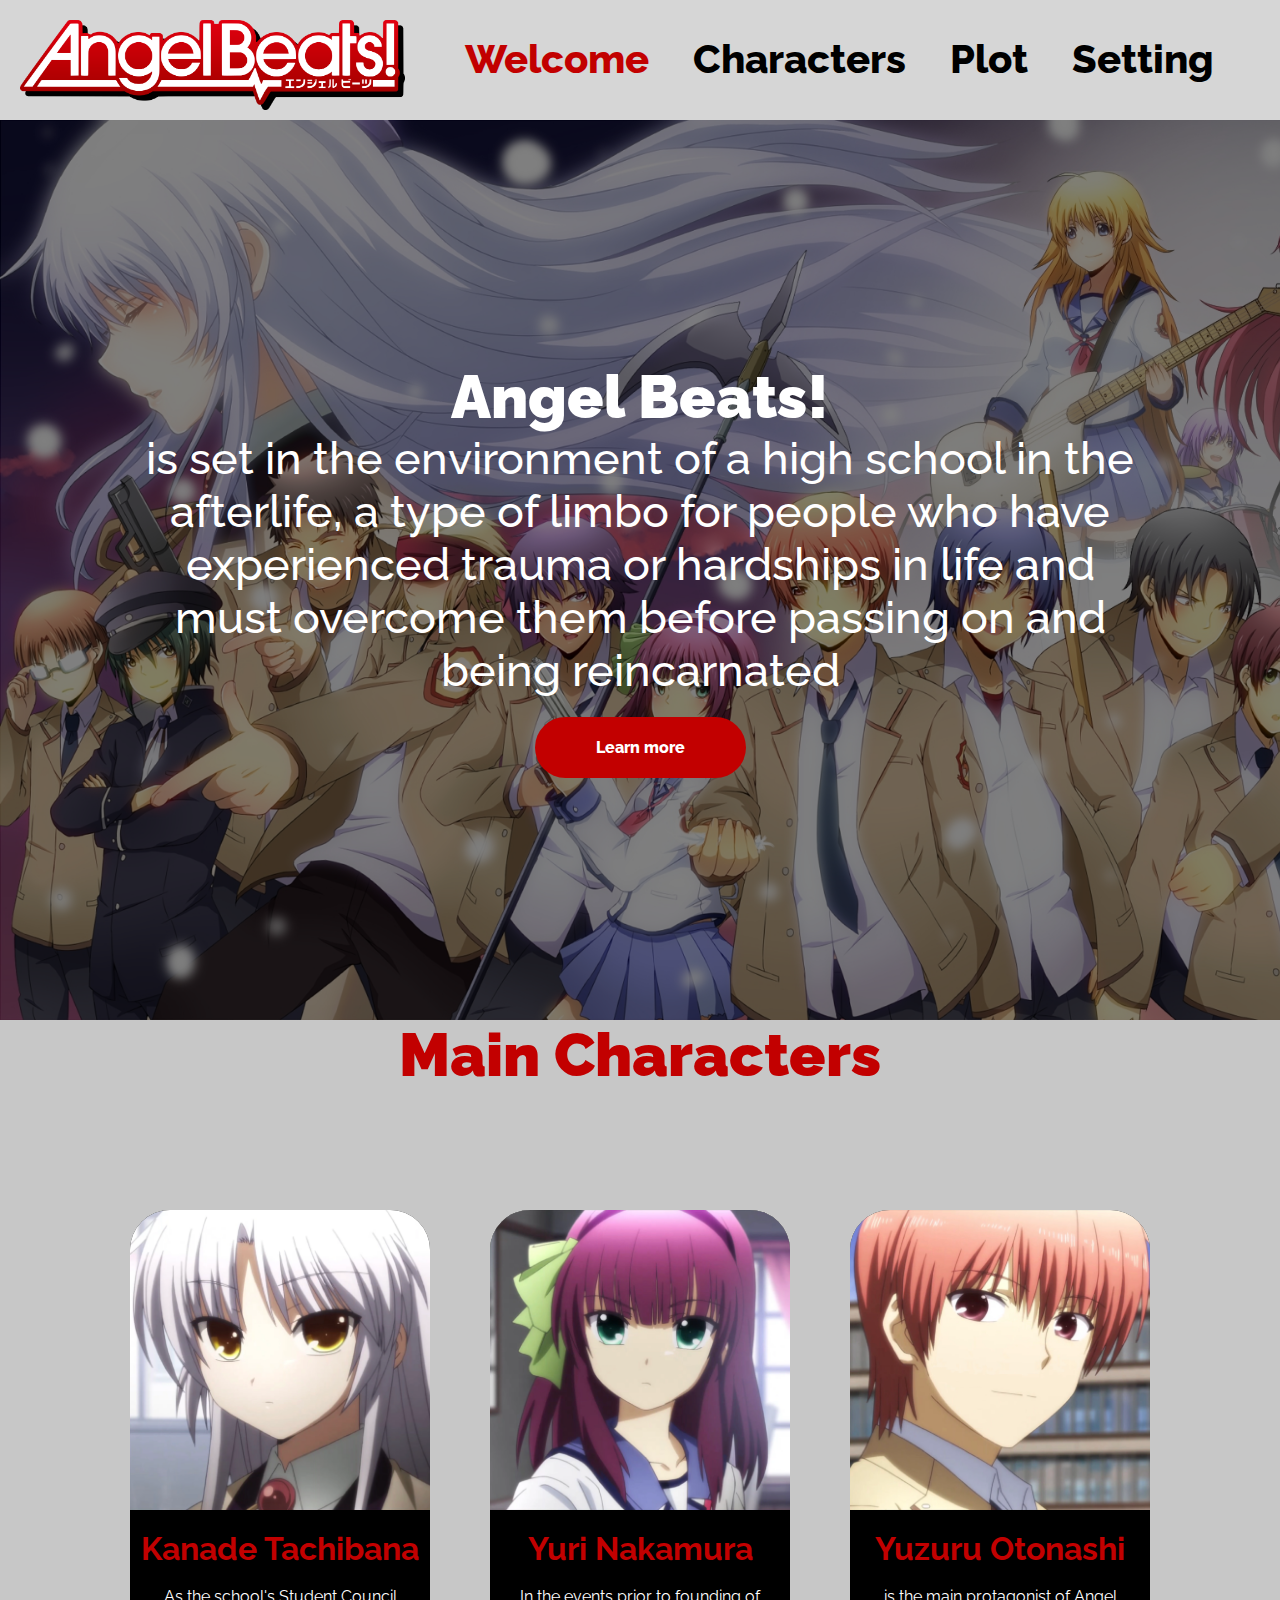
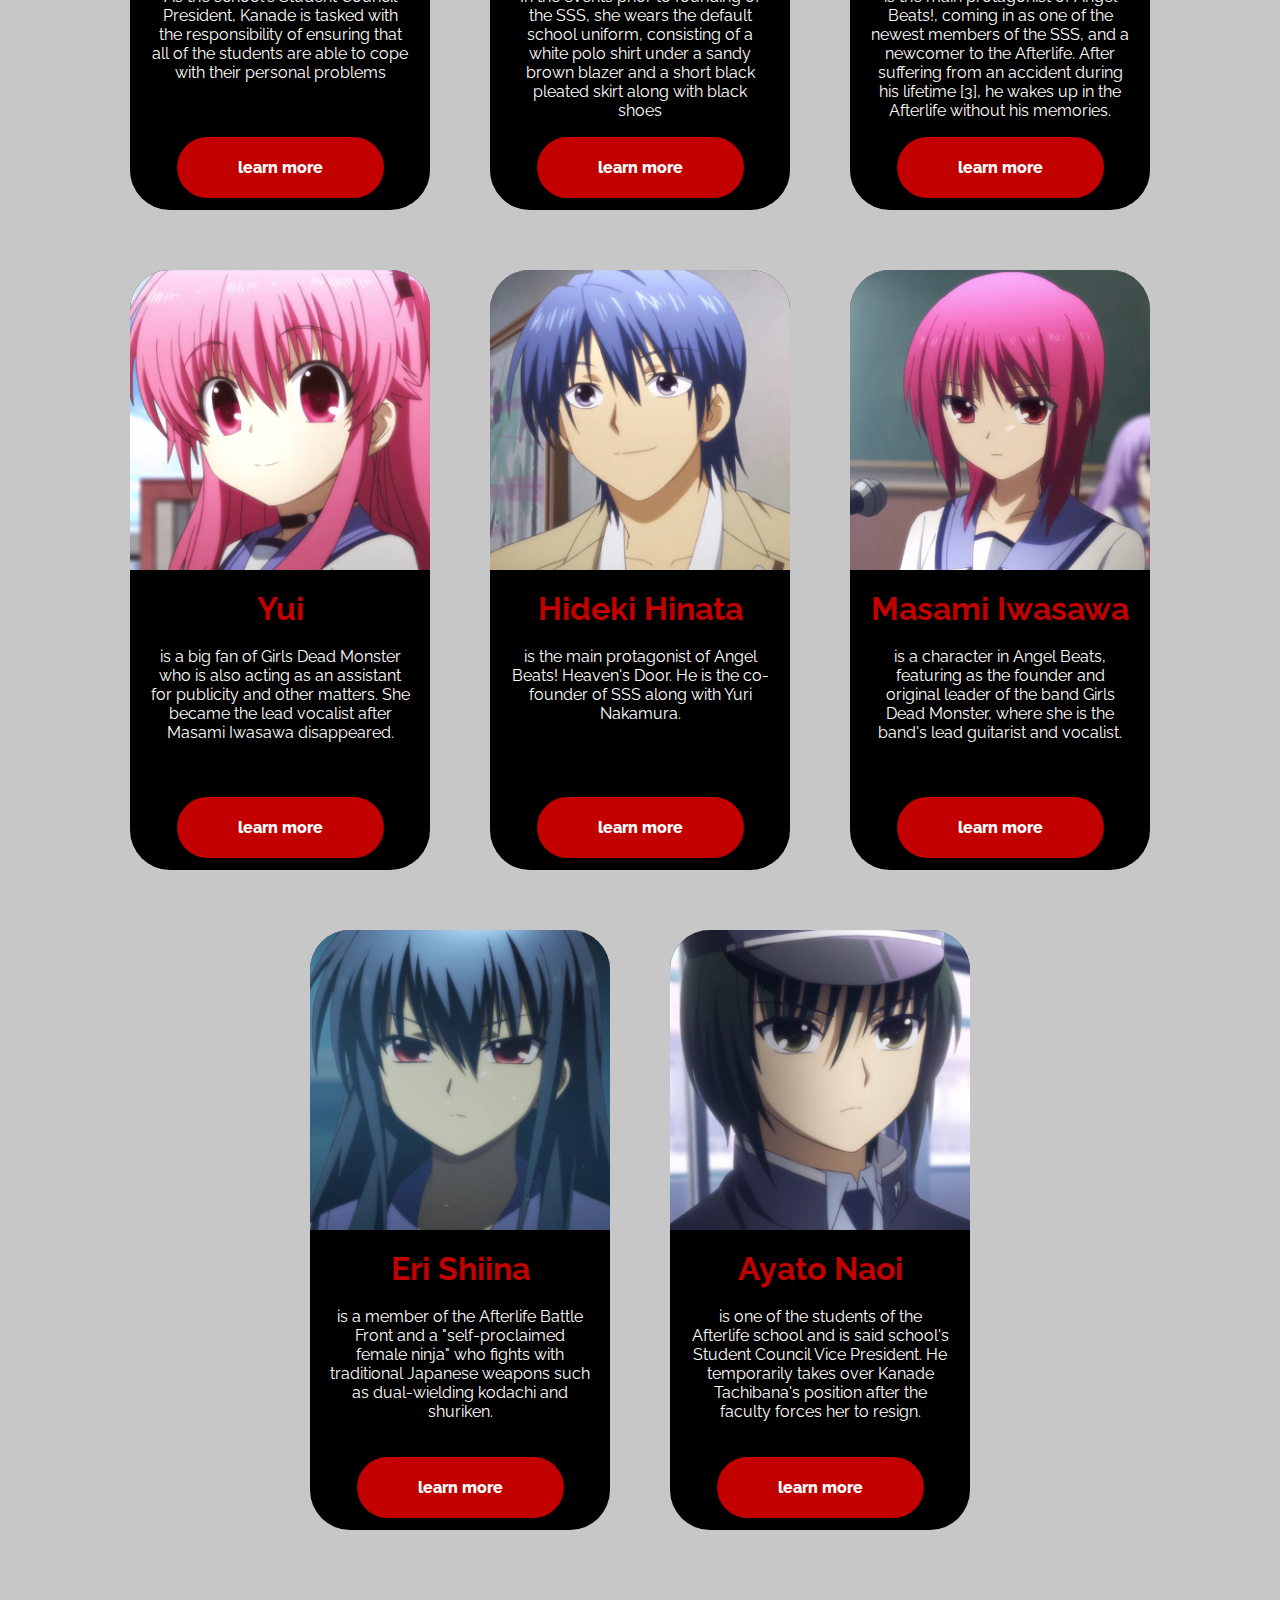
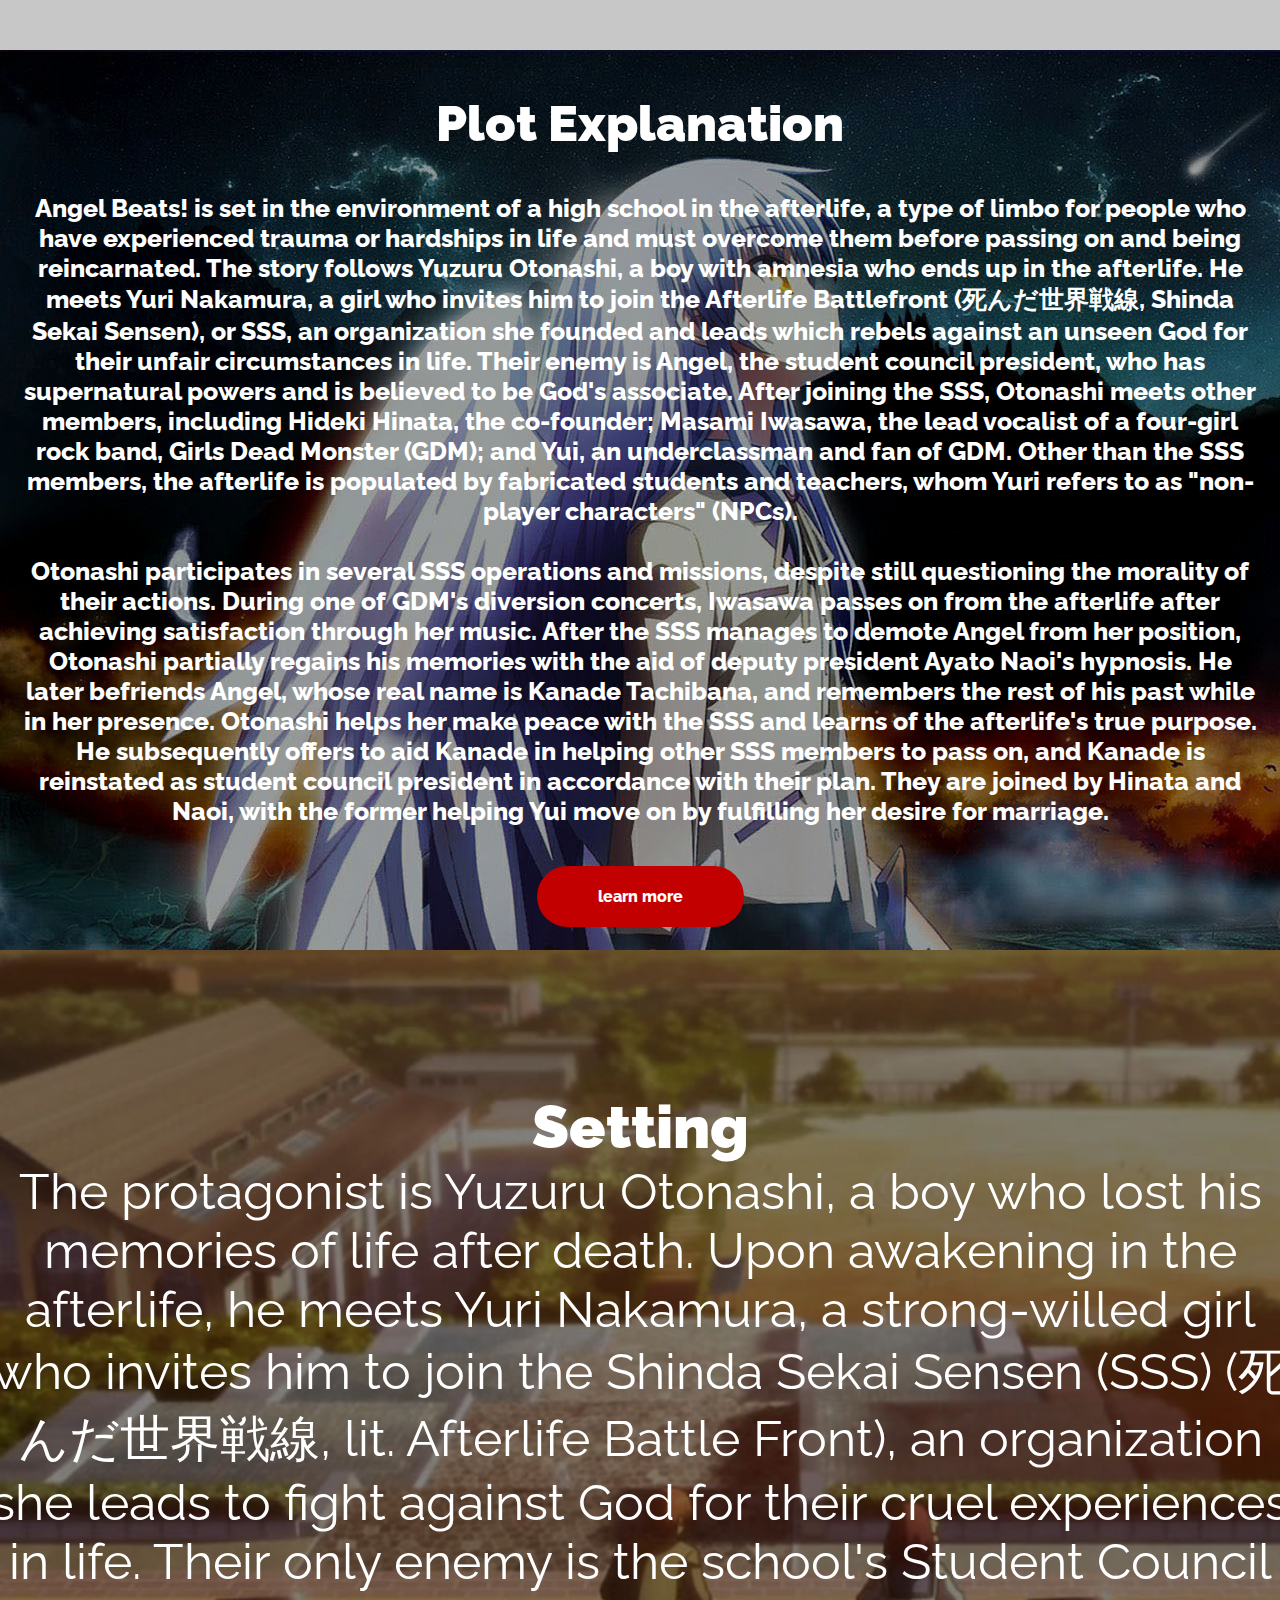
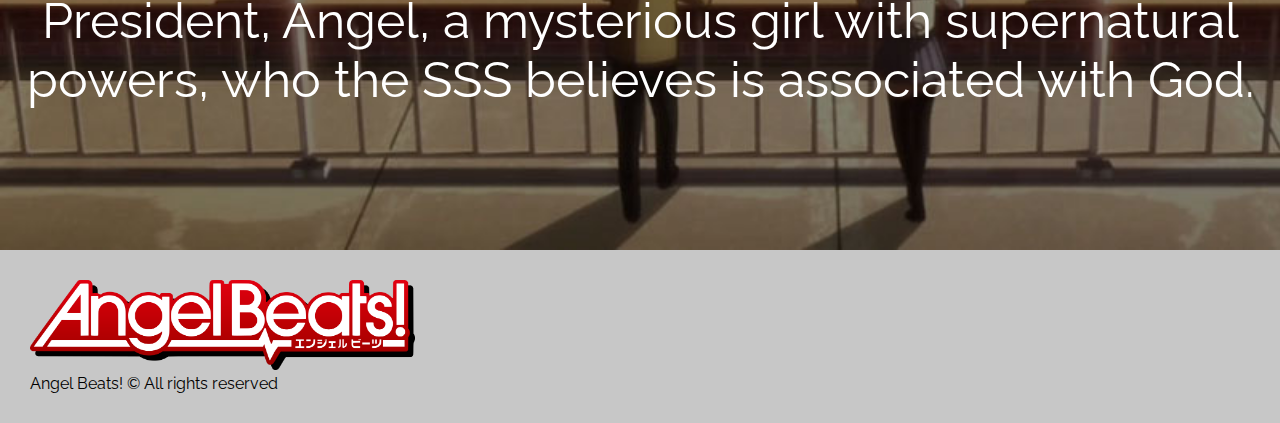
==== index.html @ 86d4af98 "first commit" ====
<!DOCTYPE html>
<html lang="en">
<head>
    <meta charset="UTF-8">
    <meta name="viewport" content="width=device-width, initial-scale=1.0">
    <title>Angel Beats!</title>
    <link rel="stylesheet" href="./styles.css">
</head>
<body>
    
    <header class="header">

        <div class="header_container">

            <div class="header_logo">
                <img src="./img/Angel_Beats_logo.png" alt="" class="hd_logo_img">
            </div>

            <nav class="header_nav">
                <a href="#welcome" class="header_btn-active" id="highlighted">Welcome</a>
                <a href="#characters" class="header_btn">Characters</a>
                <a href="#plot" class="header_btn">Plot</a>
                <a href="#setting" class="header_btn">Setting</a>
            </nav>

        </div>

    </header>

    <section class="welcome" id="welcome">

        <div class="welcome_container">
            
            <div class="welcome_text">
                <h2>Angel Beats!</h2>
                <p>is set in the environment of a high school in the afterlife, a type of limbo for people who have experienced trauma or hardships in life and must overcome them before passing on and being reincarnated</p>

                <a href="https://angelbeats.fandom.com/wiki/Angel_Beats!" class="btn">
                    Learn more
                </a>
            </div>

        </div>

    </section>

    <section class="characters" id="characters">

        <h2 class="topich2" id="highlighted">Main Characters</h2>

        <div class="char_cards">
            <div class="char_card">
                <div class="image_card">
                    <img src="./img/characters/Kanade_anime.jpg" alt="" class="card_img">
                </div>
                <div class="title_card">
                    <h1 class="name">Kanade Tachibana</h1>
                </div>
                <div class="paragraph_card">
                    <p>As the school's Student Council President, Kanade is tasked with the responsibility of ensuring that all of the students are able to cope with their personal problems</p>
                </div>
                <a href="https://angelbeats.fandom.com/wiki/Kanade_Tachibana" class="btn">learn more</a>
            </div>
            <div class="char_card">
                <div class="image_card">
                    <img src="./img/characters/Yuri_anime.jpg" alt="" class="card_img">
                </div>
                <div class="title_card">
                    <h1 class="name">Yuri Nakamura</h1>
                </div>
                <div class="paragraph_card">
                    <p>In the events prior to founding of the SSS, she wears the default school uniform, consisting of a white polo shirt under a sandy brown blazer and a short black pleated skirt along with black shoes</p>
                </div>
                <a href="https://angelbeats.fandom.com/wiki/Yuri_Nakamura" class="btn">learn more</a>
            </div>
            <div class="char_card">
                <div class="image_card">
                    <img src="./img/characters/Otonashi_anime.jpg" alt="" class="card_img">
                </div>
                <div class="title_card">
                    <h1 class="name">Yuzuru Otonashi</h1>
                </div>
                <div class="paragraph_card">
                    <p>is the main protagonist of Angel Beats!, coming in as one of the newest members of the SSS, and a newcomer to the Afterlife. After suffering from an accident during his lifetime [3], he wakes up in the Afterlife without his memories.</p>
                </div>
                <a href="https://angelbeats.fandom.com/wiki/Yuzuru_Otonashi" class="btn">learn more</a>
            </div>
            <div class="char_card">
                <div class="image_card">
                    <img src="./img/characters/Yui_anime.jpg" alt="" class="card_img">
                </div>
                <div class="title_card">
                    <h1 class="name">Yui</h1>
                </div>
                <div class="paragraph_card">
                    <p>is a big fan of Girls Dead Monster who is also acting as an assistant for publicity and other matters. She became the lead vocalist after Masami Iwasawa disappeared.</p>
                </div>
                <a href="https://angelbeats.fandom.com/wiki/Yui" class="btn">learn more</a>
            </div>
            <div class="char_card">
                <div class="image_card">
                    <img src="./img/characters/Hinata_anime.jpg" alt="" class="card_img">
                </div>
                <div class="title_card">
                    <h1 class="name">Hideki Hinata</h1>
                </div>
                <div class="paragraph_card">
                    <p>is the main protagonist of Angel Beats! Heaven's Door. He is the co-founder of SSS along with Yuri Nakamura.</p>
                </div>
                <a href="https://angelbeats.fandom.com/wiki/Hideki_Hinata" class="btn">learn more</a>
            </div>
            <div class="char_card">
                <div class="image_card">
                    <img src="./img/characters/Iwasawa_anime.jpg" alt="" class="card_img">
                </div>
                <div class="title_card">
                    <h1 class="name">Masami Iwasawa</h1>
                </div>
                <div class="paragraph_card">
                    <p>is a character in Angel Beats, featuring as the founder and original leader of the band Girls Dead Monster, where she is the band's lead guitarist and vocalist.</p>
                </div>
                <a href="https://angelbeats.fandom.com/wiki/Masami_Iwasawa" class="btn">learn more</a>
            </div>
            <div class="char_card">
                <div class="image_card">
                    <img src="./img/characters/Shiina_anime.jpg" alt="" class="card_img">
                </div>
                <div class="title_card">
                    <h1 class="name">Eri Shiina</h1>
                </div>
                <div class="paragraph_card">
                    <p>is a member of the Afterlife Battle Front and a "self-proclaimed female ninja" who fights with traditional Japanese weapons such as dual-wielding kodachi and shuriken.</p>
                </div>
                <a href="https://angelbeats.fandom.com/wiki/Eri_Shiina" class="btn">learn more</a>
            </div>
            <div class="char_card">
                <div class="image_card">
                    <img src="./img/characters/Naoi_anime.jpg" alt="" class="card_img">
                </div>
                <div class="title_card">
                    <h1 class="name">Ayato Naoi</h1>
                </div>
                <div class="paragraph_card">
                    <p>is one of the students of the Afterlife school and is said school's Student Council Vice President. He temporarily takes over Kanade Tachibana's position after the faculty forces her to resign.</p>
                </div>
                <a href="https://angelbeats.fandom.com/wiki/Ayato_Naoi" class="btn">learn more</a>
            </div>
        </div>

    </section>

    <section class="plot" id="plot">

        <div class="plot_text">
            <h2>Plot Explanation</h2>
            <p>Angel Beats! is set in the environment of a high school in the afterlife, a type of limbo for people who have experienced trauma or hardships in life and must overcome them before passing on and being reincarnated. The story follows Yuzuru Otonashi, a boy with amnesia who ends up in the afterlife. He meets Yuri Nakamura, a girl who invites him to join the Afterlife Battlefront (死んだ世界戦線, Shinda Sekai Sensen), or SSS, an organization she founded and leads which rebels against an unseen God for their unfair circumstances in life. Their enemy is Angel, the student council president, who has supernatural powers and is believed to be God's associate. After joining the SSS, Otonashi meets other members, including Hideki Hinata, the co-founder; Masami Iwasawa, the lead vocalist of a four-girl rock band, Girls Dead Monster (GDM); and Yui, an underclassman and fan of GDM. Other than the SSS members, the afterlife is populated by fabricated students and teachers, whom Yuri refers to as "non-player characters" (NPCs).
                <br><br>
            Otonashi participates in several SSS operations and missions, despite still questioning the morality of their actions. During one of GDM's diversion concerts, Iwasawa passes on from the afterlife after achieving satisfaction through her music. After the SSS manages to demote Angel from her position, Otonashi partially regains his memories with the aid of deputy president Ayato Naoi's hypnosis. He later befriends Angel, whose real name is Kanade Tachibana, and remembers the rest of his past while in her presence. Otonashi helps her make peace with the SSS and learns of the afterlife's true purpose. He subsequently offers to aid Kanade in helping other SSS members to pass on, and Kanade is reinstated as student council president in accordance with their plan. They are joined by Hinata and Naoi, with the former helping Yui move on by fulfilling her desire for marriage.</p>

            <a href="https://en.wikipedia.org/wiki/Angel_Beats!" class="btn">learn more</a>
        </div>
        
    </section>

    <section class="setting" id="setting">

        <div class="setting_container">

            <div class="setting_text">
                <h2>Setting</h2>
                <p>The protagonist is Yuzuru Otonashi, a boy who lost his memories of life after death. Upon awakening in the afterlife, he meets Yuri Nakamura, a strong-willed girl who invites him to join the Shinda Sekai Sensen (SSS) (死んだ世界戦線, lit. Afterlife Battle Front), an organization she leads to fight against God for their cruel experiences in life. Their only enemy is the school's Student Council President, Angel, a mysterious girl with supernatural powers, who the SSS believes is associated with God.</p>
            </div>

        </div>

    </section>

    <footer class="footer">

        <div class="footer_left">
            <img src="./img/Angel_Beats_logo.png" alt="" class="hd_logo_img">
            <p>Angel Beats! © All rights reserved</p>
        </div>

    </footer>
</body>
</html>
---- styles.css ----
@import url('https://fonts.googleapis.com/css2?family=Raleway:wght@200&display=swap');

* {
    margin: 0;
    padding: 0;
    box-sizing: border-box;
}

body {
    font-family: 'Raleway', sans-serif;
}

#highlighted {
    color: rgb(194, 0, 0);
}

.topich2 {
    text-align: center;
    font-weight: 900;
    font-size: 60px;
}

.btn {
    margin-top: 20px;
    display: inline-block;
    padding: 20px 60px;
    background-color: rgb(194, 0, 0);
    color: #ffffff;
    border-radius: 55px;
    text-decoration: none;
    transition: 300ms;
    border: 1px solid transparent;
    font-weight: 800;
}

.btn:hover {
    background-color: white;
    color: rgb(194, 0, 0);
}

/* header */

.header {
    height: 120px;
    background-color: rgb(214, 214, 214);
    align-items: center;
    text-align: center;
}

.header_container {
    display: flex;
    flex-direction: row;
    flex-wrap: nowrap;
}

.header_logo {
    padding: 20px;
}

.hd_logo_img {
    height: 90px;
}

.header_nav a {
    color: rgb(0, 0, 0);
    text-decoration: none;
    font-size: 40px;
    padding: 20px;
    padding-bottom: 30px;
    font-weight: 800;
}

.header_nav a:hover {
    border-bottom: 4px solid red;
}

.header_nav {
    color: azure;
    margin-left: 20px;
    margin-top: 35px;
}

/* welcome */

.welcome {
    height: 100vh;
    background-image: url(./img/angel_beats_bg.jpg);
    background-size: cover;
}

.welcome::after {
    content: '';
    position: absolute;
    height: 100vh;
    top: 120px;
    left: 0;
    right: 0;
    bottom: 0;
    background: rgba(0,0,0,.5);
    z-index: 2;
}

.welcome_container {
    z-index: 3;
    color: rgb(255, 255, 255);
    text-align: center;
    align-items: center;
    padding: 50px;
    display: flex;
    justify-content: center;
    height: 100vh;
}

.welcome_text {
    width: 1000px;
    z-index: 3;
}

.welcome_text h2 {
    font-size: 60px;
    font-weight: 1000;
}

.welcome_text p {
    font-size: 45px;
    font-weight: 500;
}

/* characters */

.characters {
    background-color: #c7c7c7;
}

.char_cards {
    padding: 90px;
    display: flex;
    flex-direction: row;
    justify-content: center;
    flex-wrap: wrap;
}

.name {
    color: rgb(194, 0, 0);
}

.paragraph_card {
    margin: auto;
    width: 260px;
    margin-top: 10px;
    margin-bottom: 10px;
    color: white;
    height: 120px;
}

.char_card {
    /* display: flex; */
    /* justify-content: center; */
    /* flex-direction: column; */
    margin: 30px;
    height: 600px;
    width: 300px;
    background-color: rgb(0, 0, 0);
    border-radius: 40px;
    text-align: center;
}

.title_card {
    margin-top: 20px;
    margin-bottom: 20px;
}

.image_card {
    display: flex;
    justify-content: center;
    align-items: center;
    background-color: rgb(158, 158, 158);
    border-top-right-radius: 40px;
    border-top-left-radius: 40px;
    padding: 0;
}

.card_img {
    width: 100%;
    border-top-right-radius: 40px;
    border-top-left-radius: 40px;
}

/* plot */

.plot {
    background-image: url(./img/sectionBGdarker.jpg);
    height: 100vh;
    display: flex;
    justify-content: center;
    align-items: center;
}

.plot_text {
    color: white;
    text-align: center;
    width: 1300px;
}

.plot_text h2 {
    font-size: 50px;
    font-weight: 900;
    padding: 20px;
}

.plot_text p {
    font-size: 25px;
    font-weight: 800;

    padding: 20px;
}

/* setting */

.setting {
    background-image: url(./img/sett_bg+.jpg);
    background-size: cover;
    height: 100vh;
    display: flex;
    justify-content: center;
    align-items: center;
}

.setting_container {
    padding: 20px;
}

.setting_text {
    text-align: center;
    width: 1300px;
    color: white;
}

.setting_text h2 {
    font-size: 60px;
    font-weight: 900;
}

.setting_text p {
    font-size: 50px;
}

/* footer */

.footer {
    padding: 30px;
    display: flex;
    flex-direction: row;
    color: black;
    background-color: #c7c7c7;
}


/* adaptation */

@media screen and (max-width: 600px) {
    /* header */

    .hd_logo_img {
        height: 86px;
    }

    .header_nav {
        display: none;
    }

    /* welcome */

    .welcome {
        background-image: url(./img/angel_beats_bg_mobile.jpg);
    }

    .welcome_text h2 {
        font-size: 30px;
        font-weight: 1000;
    }
    
    .welcome_text p {
        font-size: 15px;
        font-weight: 500;
    }

    /* characters */

    .topich2 {
        font-size: 40px;
    }

    .paragraph_card {
        height: 150px;
    }

    /* plot */

    .plot_text {
        width: 350px;
    }

    .plot_text h2 {
        font-size: 20px;
        font-weight: 700;
    }

    .plot_text p {
        font-size: 14px;
        font-weight: 400;
    }

    /* setting */

    .setting_text {
        width: 350px;
    }

    .setting_text h2 {
        font-size: 20px;
        font-weight: 700;
    }

    .setting_text p {
        font-size: 14px;
        font-weight: 400;
    }

    /* footer */

    .hd_logo_img {
        padding: 10px;
    }
}
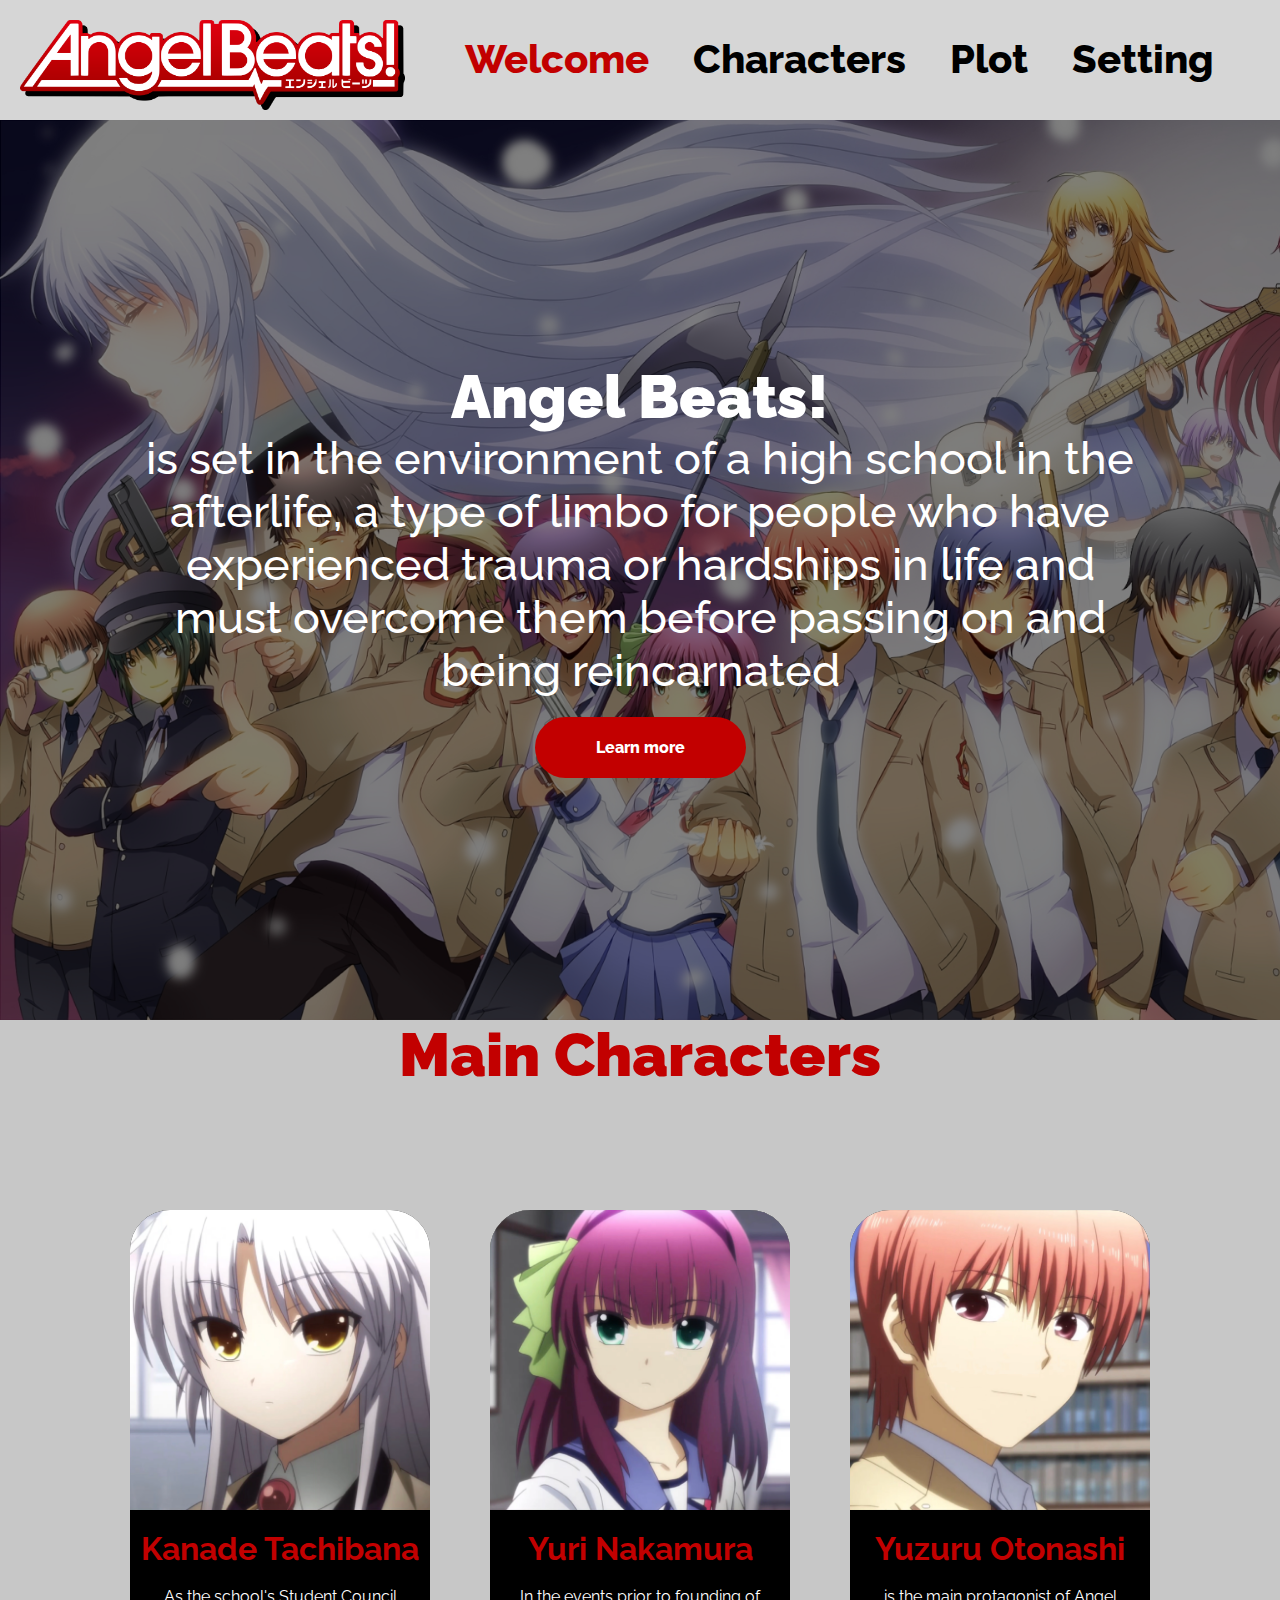
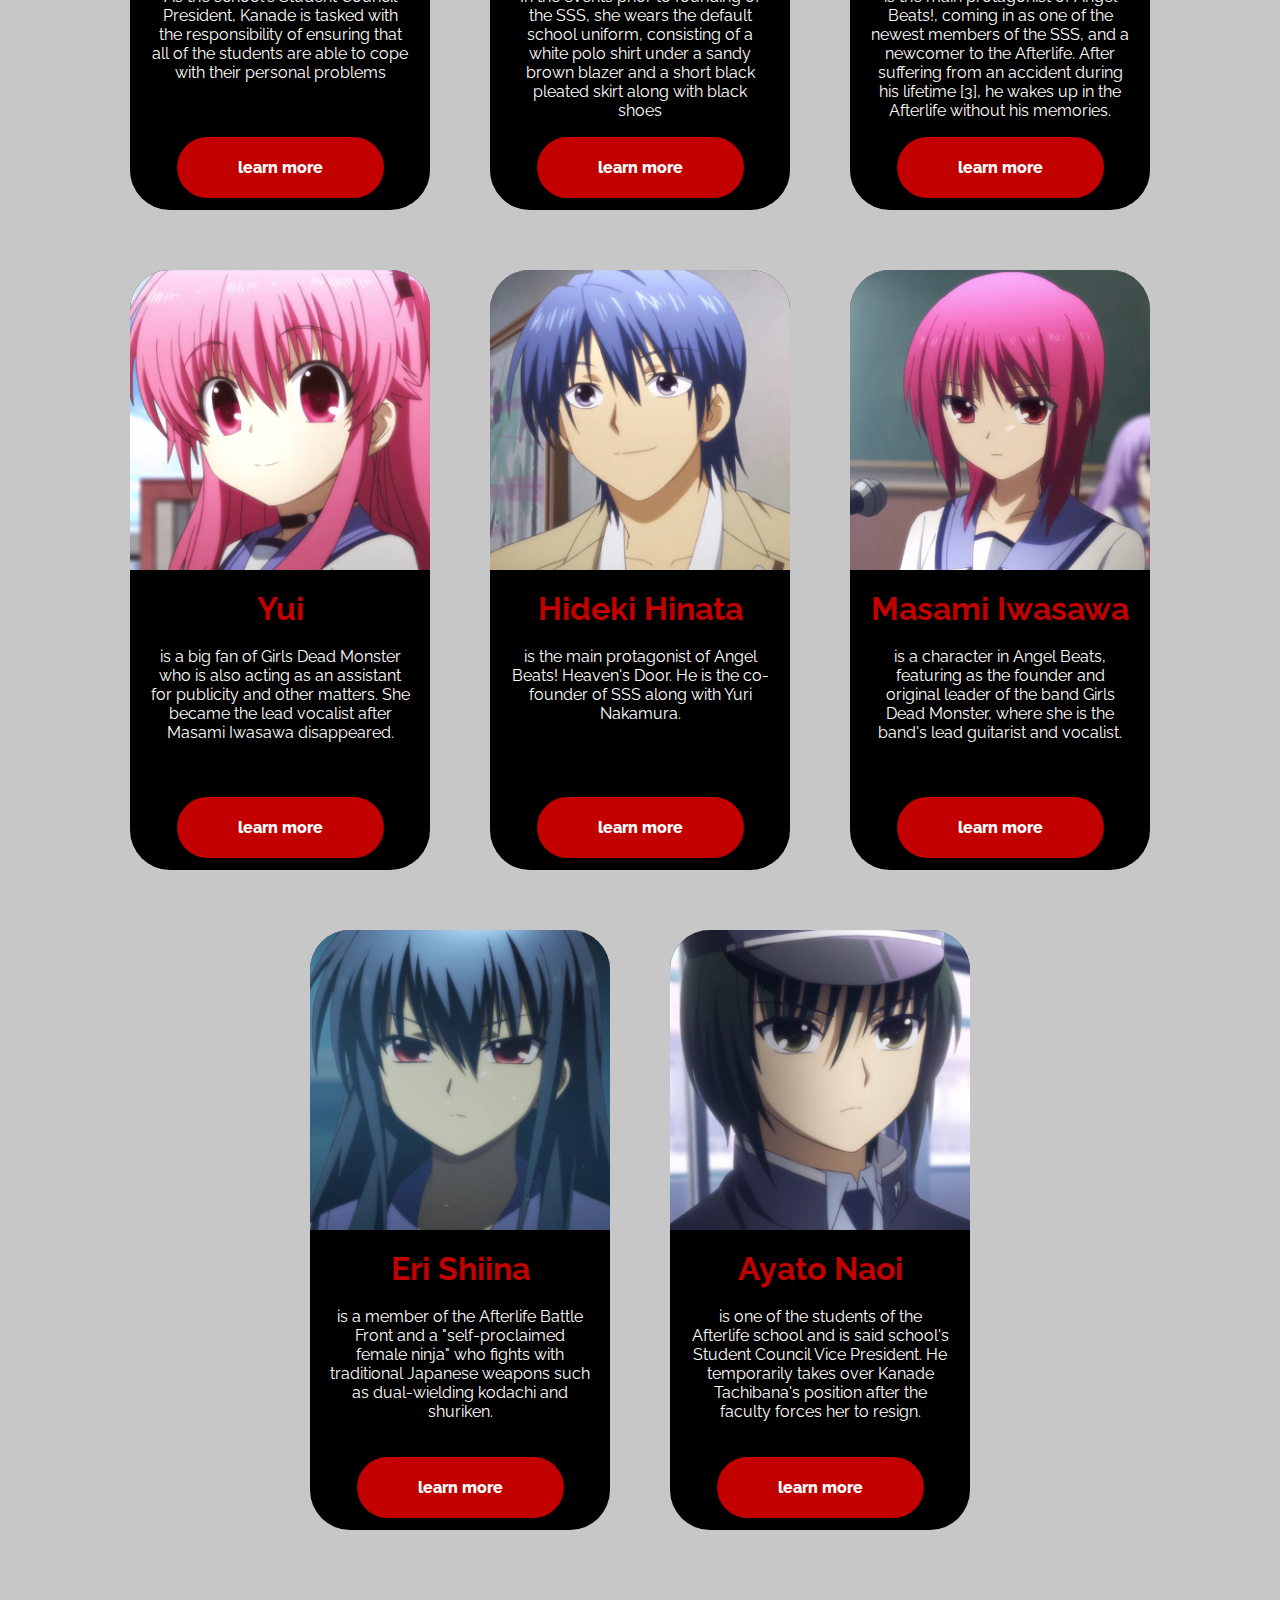
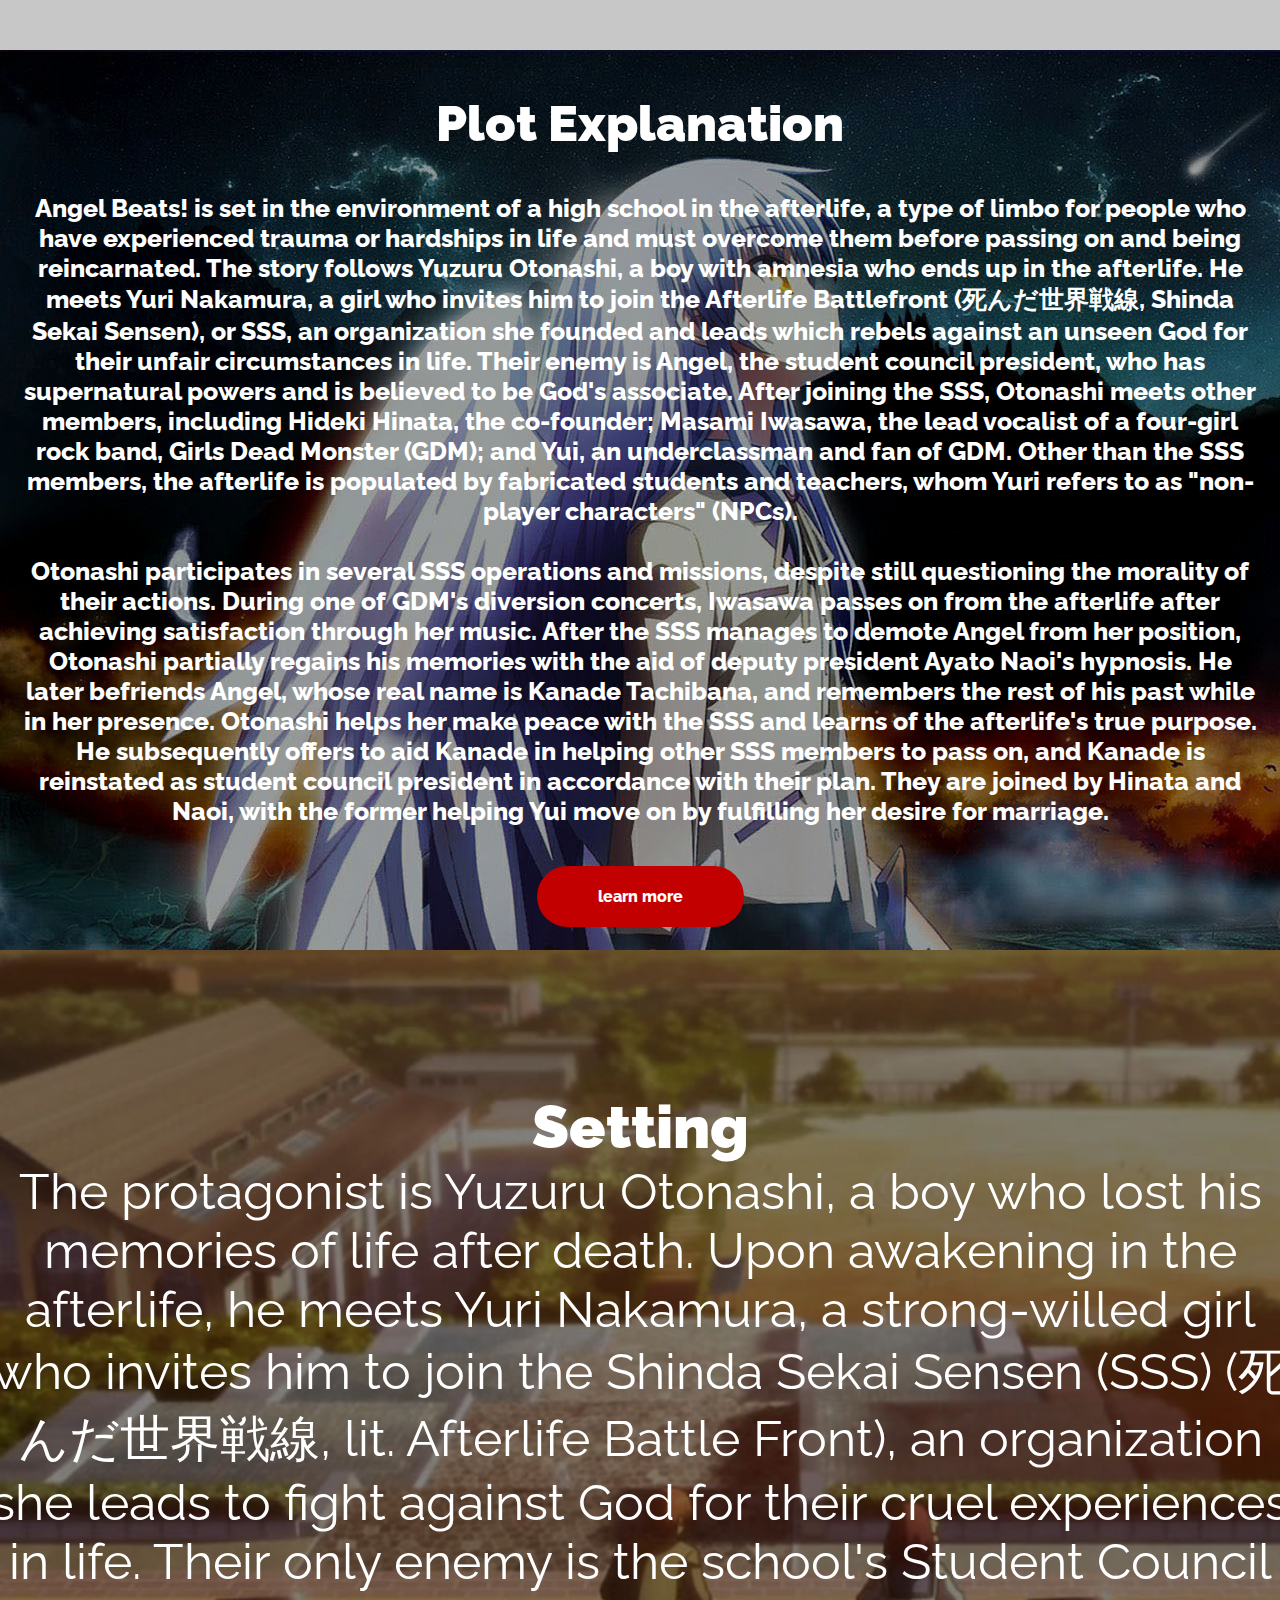
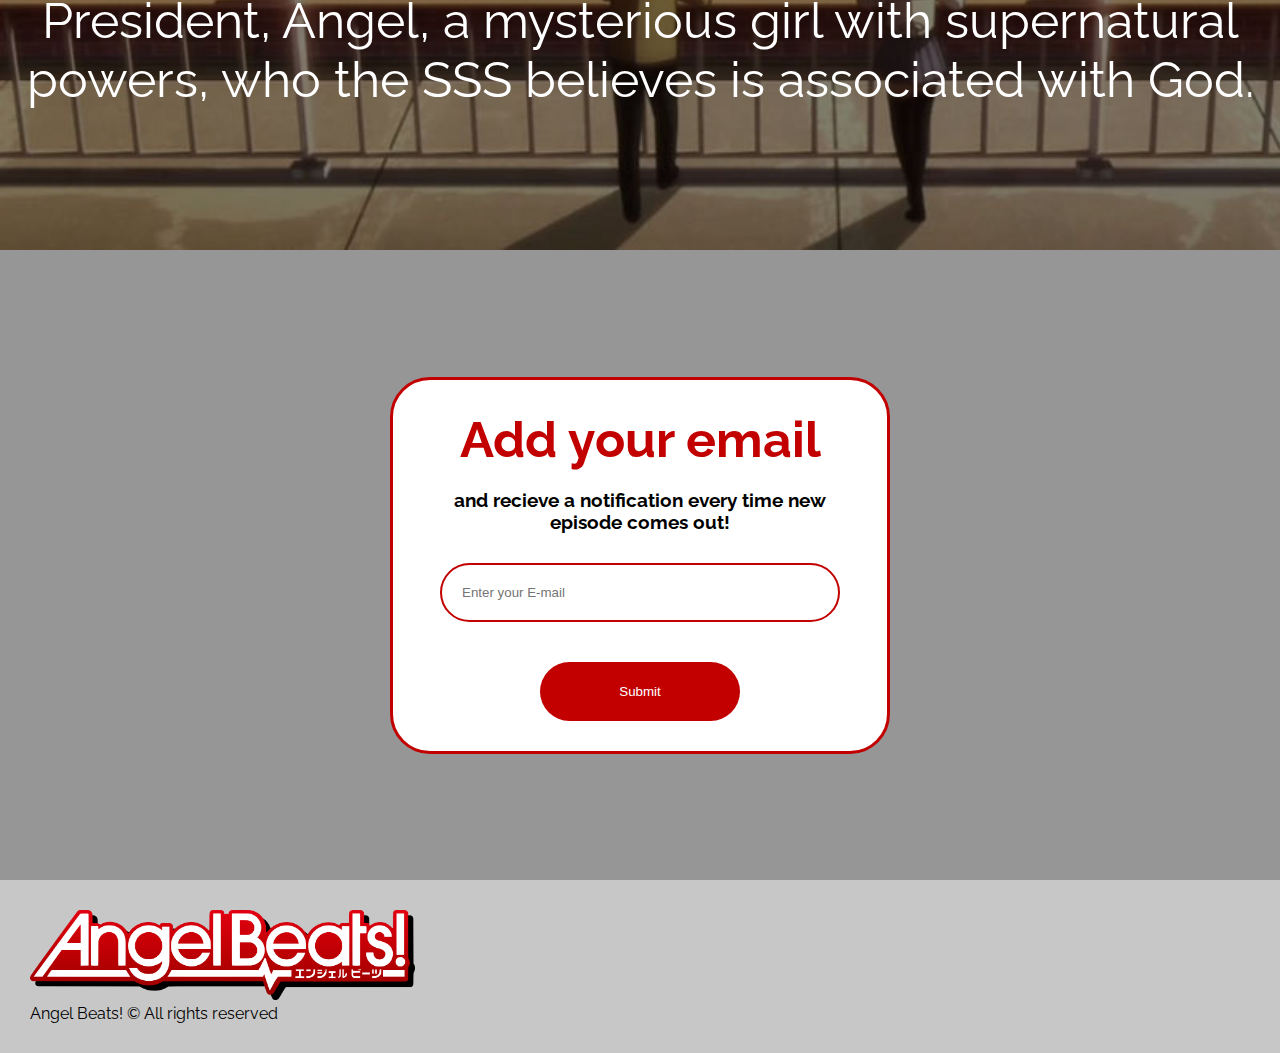
==== commit e72f773a: "first commit" ====
--- a/index.html
+++ b/index.html
@@ -175,6 +175,20 @@
 
     </section>
 
+    <section class="request">
+
+        <div class="request_container">
+            <div class="request_title">
+                <h2 id="highlighted">Add your email</h2>
+                <h3>and recieve a notification every time new episode comes out!</h3>
+            </div>
+
+            <input type="email" placeholder="Enter your E-mail" class="input_field">
+            <input type="submit" class="input_submit">
+        </div>
+
+    </section>
+
     <footer class="footer">
 
         <div class="footer_left">
--- a/styles.css
+++ b/styles.css
@@ -245,6 +245,60 @@
     font-size: 50px;
 }
 
+
+/* request */
+
+.request {
+    background-color: #969696;
+    height: 70vh;
+    display: flex;
+    align-items: center;
+}
+
+.request_container {
+    margin: auto;
+    width: 500px;
+    background-color: white;
+    display: flex;
+    flex-direction: column;
+    text-align: center;
+    padding: 30px;
+    border: 3px solid rgb(194, 0, 0);
+    border-radius: 40px;
+    justify-content: center;
+    align-items: center;
+}
+
+.input_field {
+    border: 2px solid rgb(194, 0, 0);
+    border-radius: 40px;
+    padding: 20px;
+    width: 400px;
+    margin-top: 30px;
+}
+
+.input_submit {
+    width: 200px;
+    padding: 20px;
+    margin-top: 40px;
+    border: 2px solid transparent;
+    border-radius: 40px;
+    background-color: rgb(194, 0, 0);
+    color: #ffffff;
+    transition: 300ms;
+}
+
+.input_submit:hover {
+    background-color: #ffffff;
+    border: 2px solid rgb(194, 0, 0);
+    color: black;
+}
+
+.request_title h2 {
+    font-size: 50px;
+    margin-bottom: 20px;
+}
+
 /* footer */
 
 .footer {
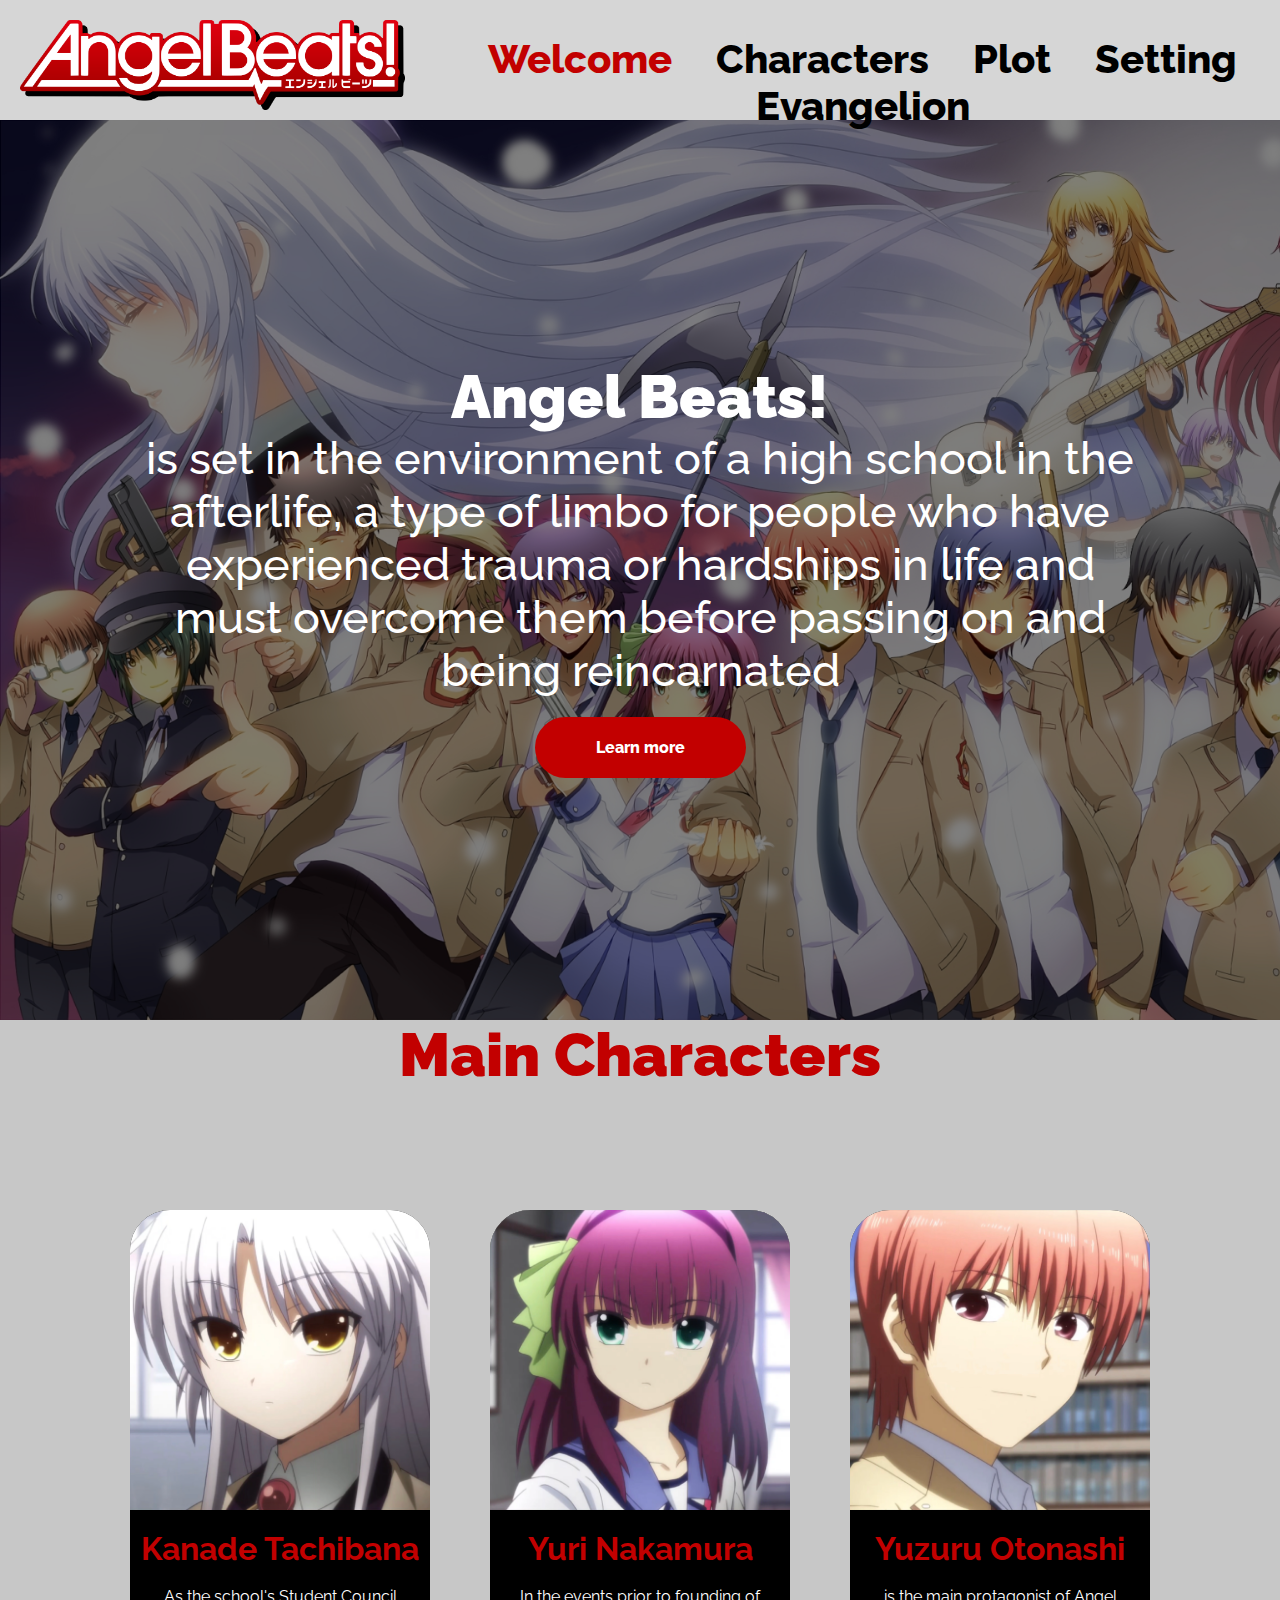
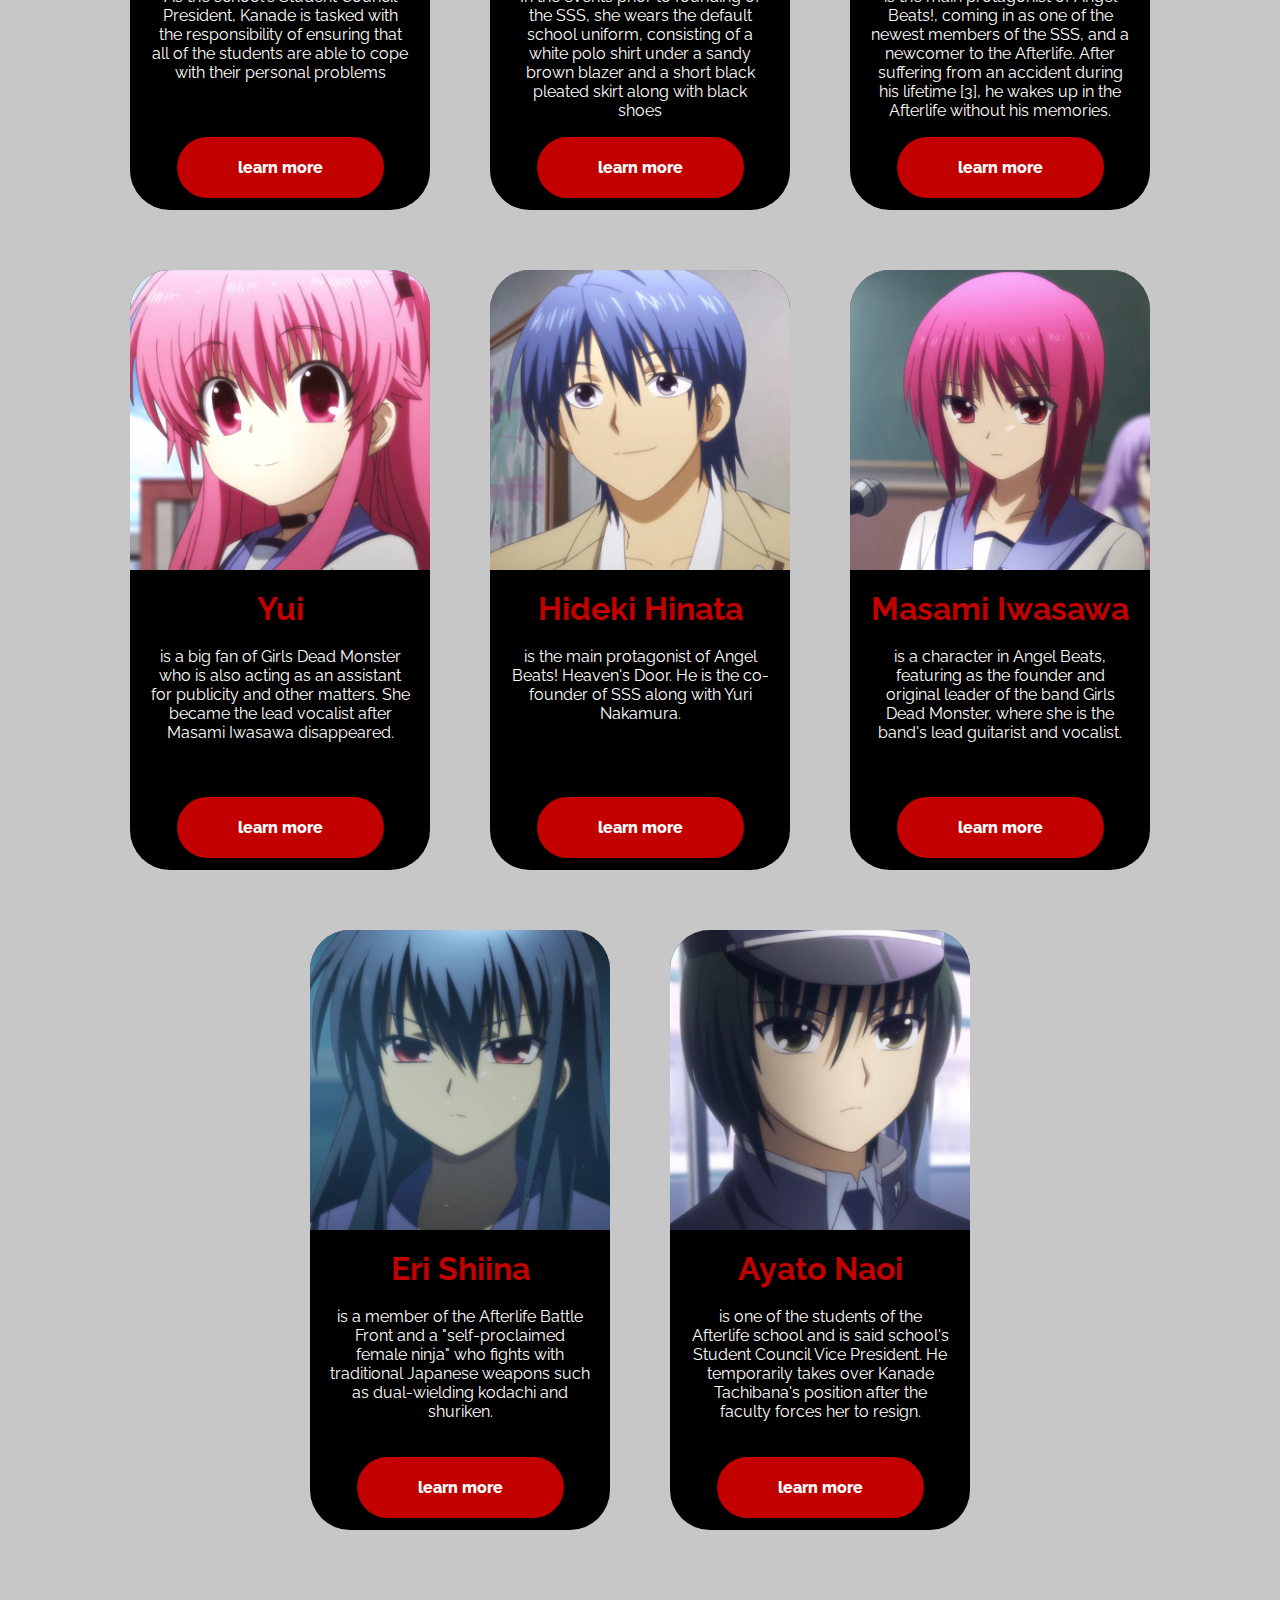
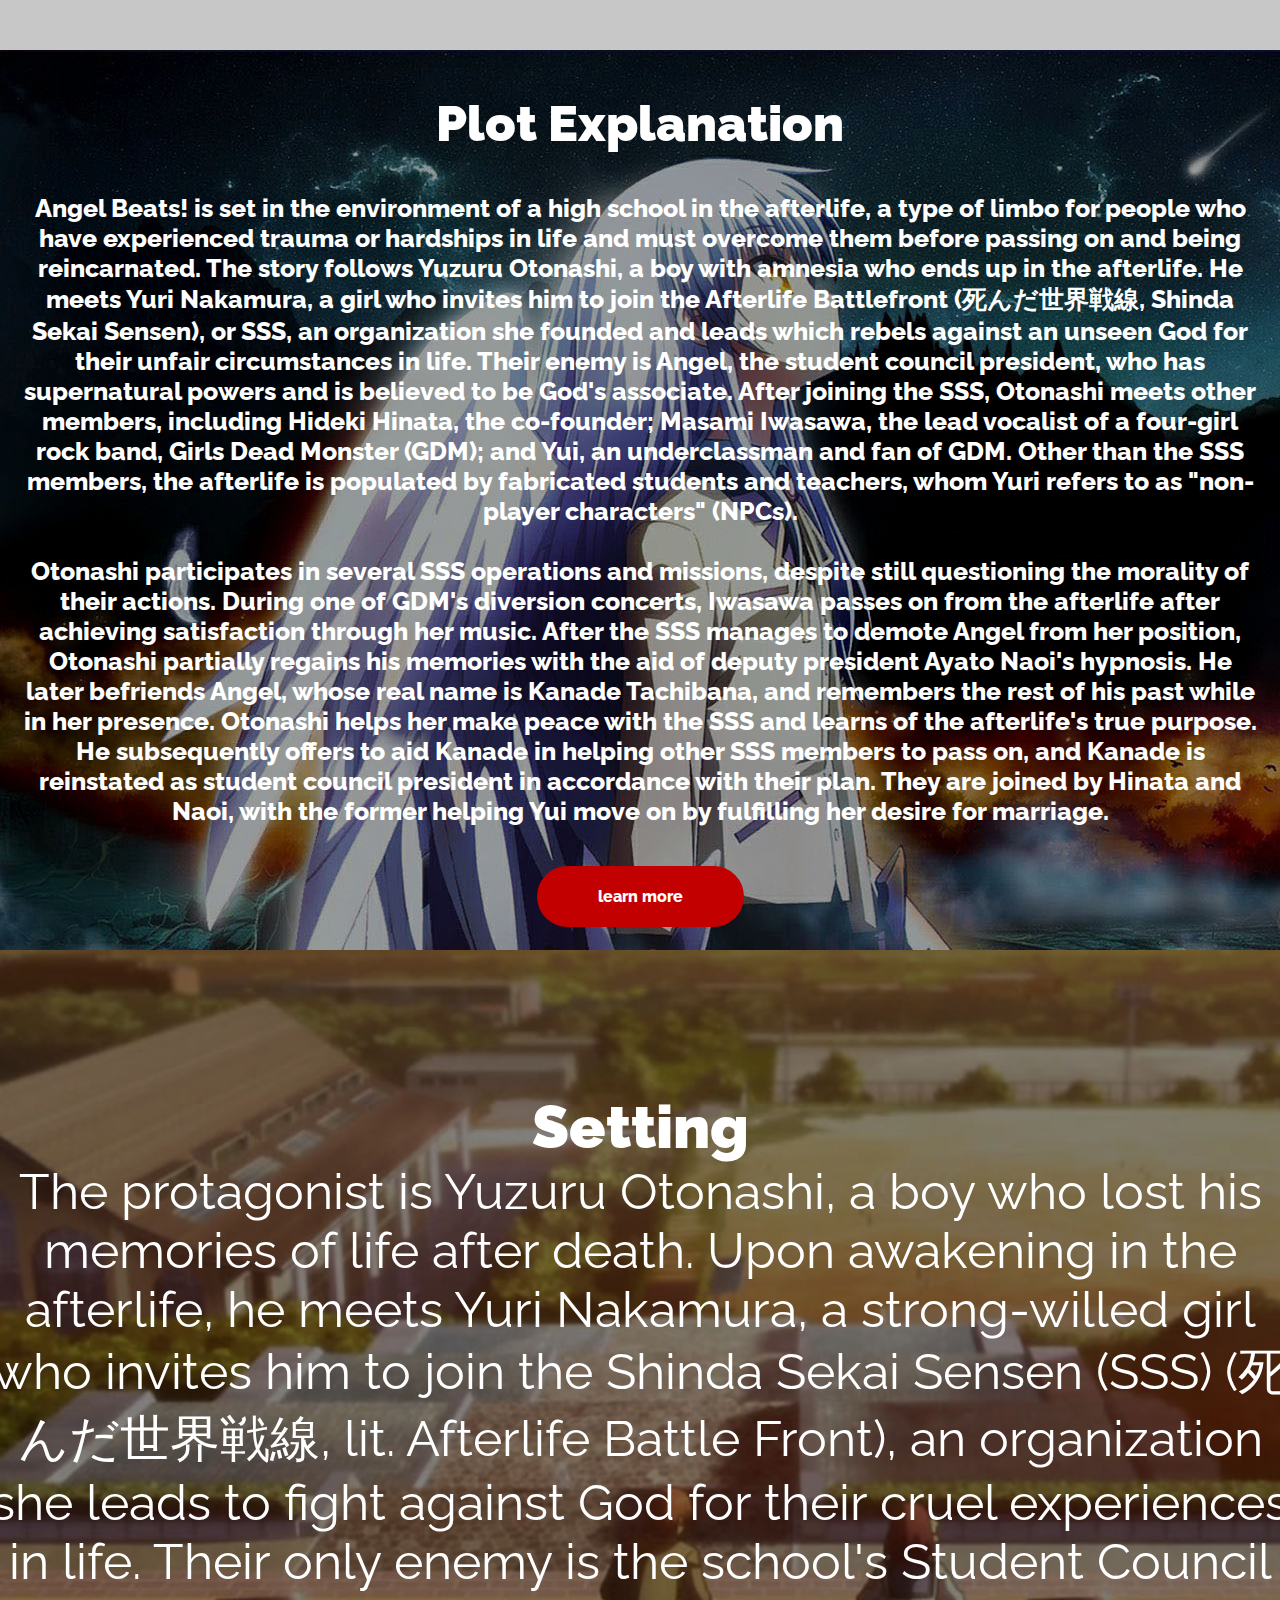
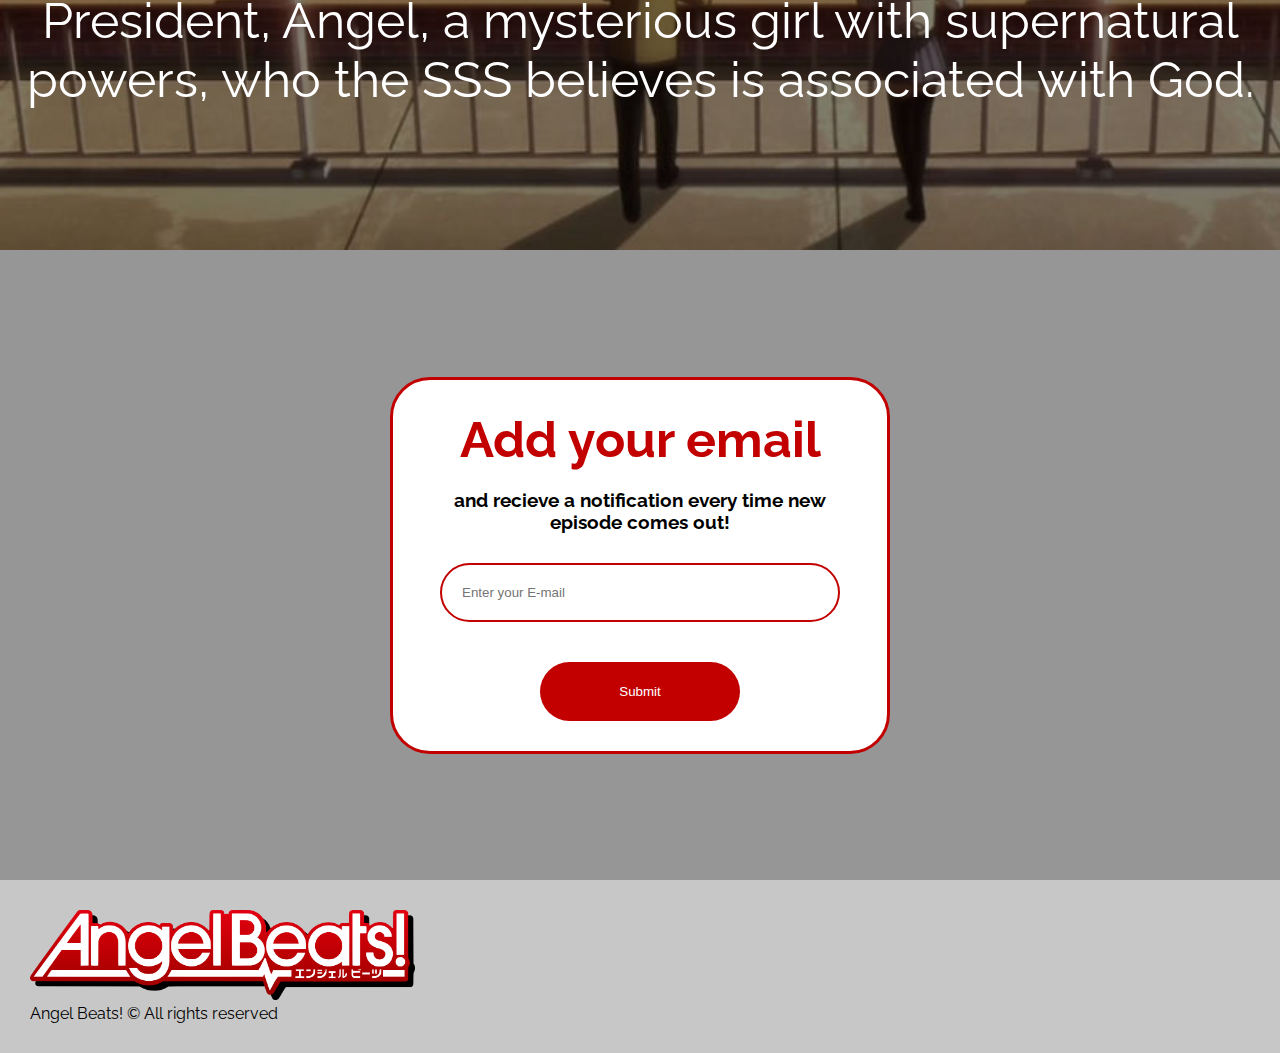
==== commit 6780b55b: "first commit" ====
--- a/index.html
+++ b/index.html
@@ -21,6 +21,7 @@
                 <a href="#characters" class="header_btn">Characters</a>
                 <a href="#plot" class="header_btn">Plot</a>
                 <a href="#setting" class="header_btn">Setting</a>
+                <a href="./2page.html" class="header_btn">Evangelion</a>
             </nav>
 
         </div>
--- a/styles.css
+++ b/styles.css
@@ -381,6 +381,16 @@
         font-weight: 400;
     }
 
+    /* request */
+
+    .request_container {
+        width: 70vw;
+    }
+
+    .input_field {
+        width: 60vw;
+    }
+
     /* footer */
 
     .hd_logo_img {
